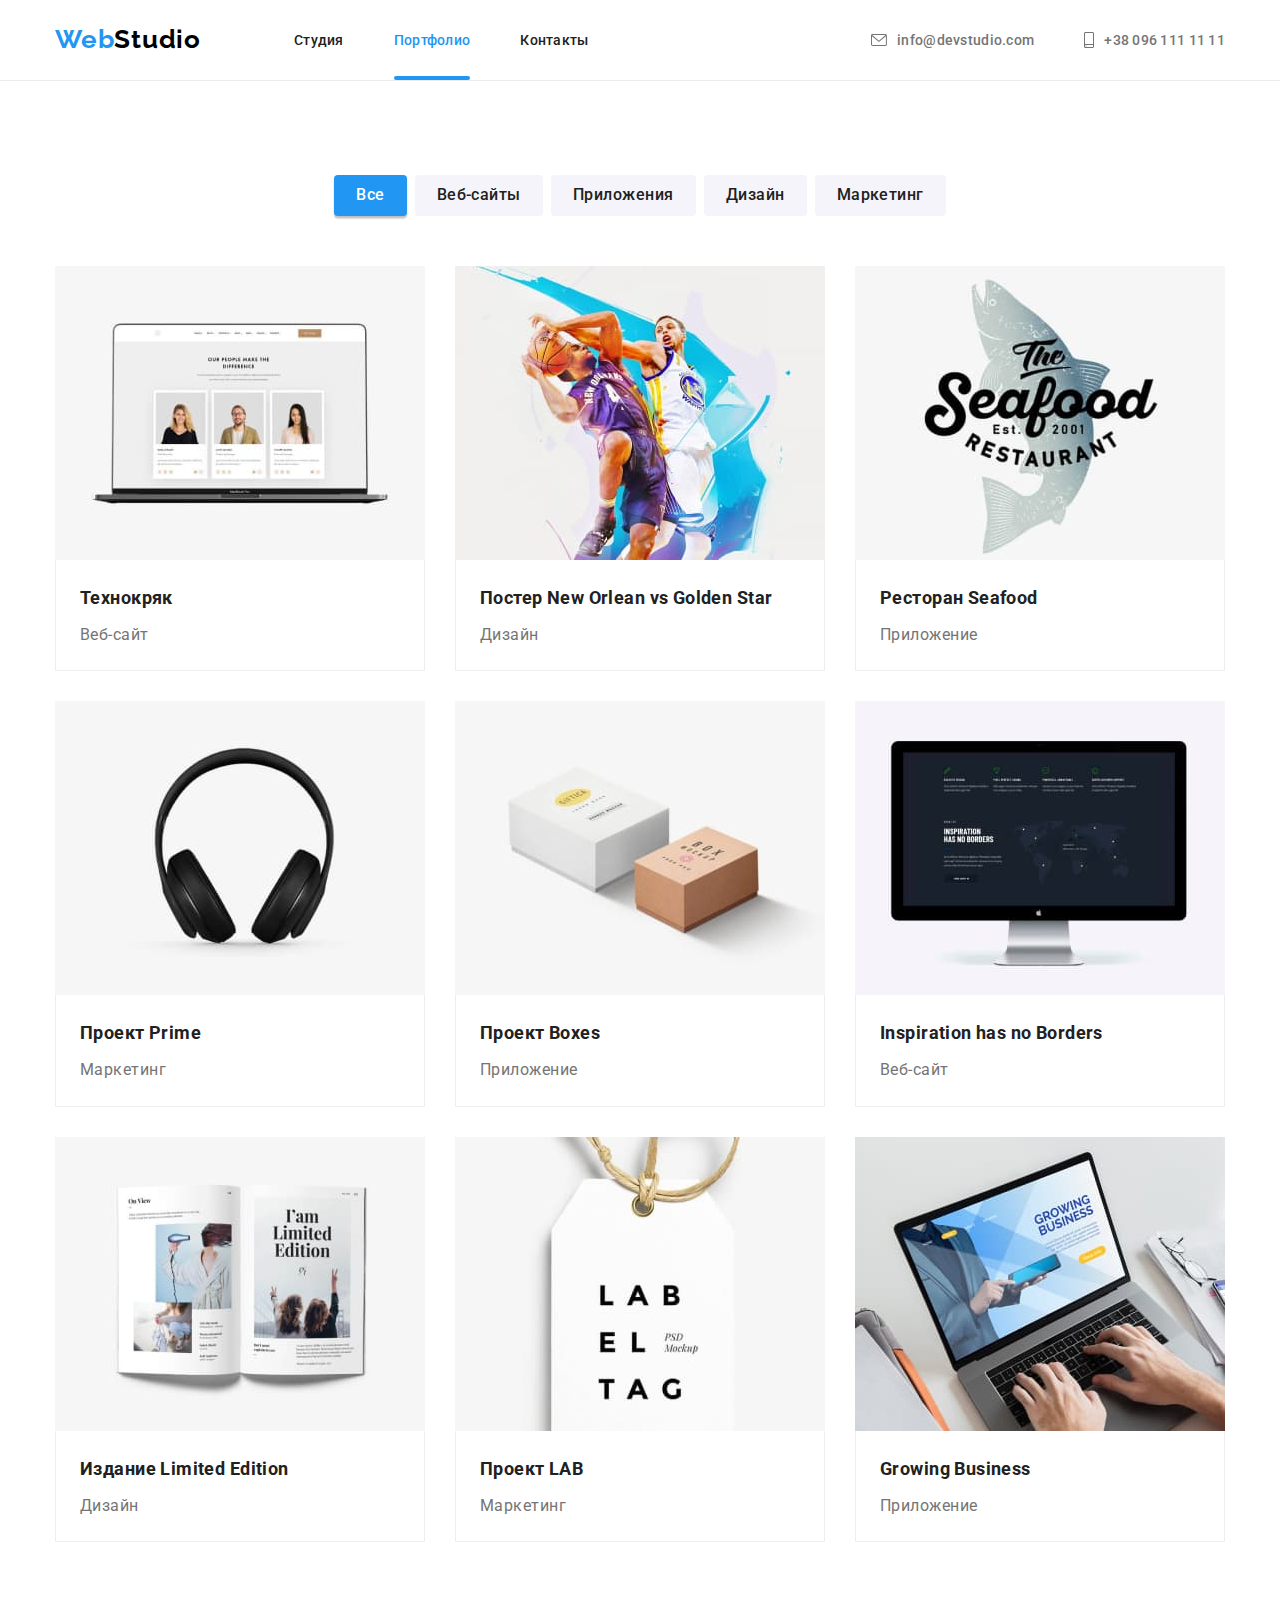
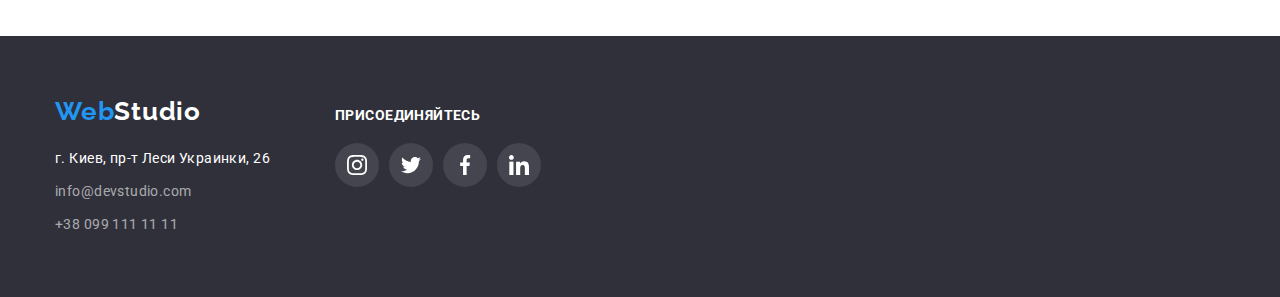
==== poftfolio.html @ c5c96895 "Initial commit" ====
<!DOCTYPE html>
<html lang="ru">
  <head>
    <meta charset="UTF-8" />
    <meta http-equiv="X-UA-Compatible" content="IE=edge" />
    <meta name="viewport" content="width=device-width, initial-scale=1.0" />
    <!-- font add-->
    <link rel="preconnect" href="https://fonts.googleapis.com" />
    <!-- оголошення майбутньго підключення-->
    <link rel="preconnect" href="https://fonts.gstatic.com" crossorigin />
    <link
      href="https://fonts.googleapis.com/css2?family=Raleway:wght@700&family=Roboto:wght@400;500;700;900&display=swap"
      rel="stylesheet"
    />
    <link rel="stylesheet" href="./css/modern-normalize.css" />
    <link rel="stylesheet" href="./css/styles.css" />

    <title>WebStudio-portfolio</title>
  </head>
  <body class="body">
    <header class="header">
      <div class="container header-flex-box">
        <nav class="header-nav-flex-box">
          <a href="./index.html" lang="en" class="logo"
            ><span class="logo-accent"> Web</span>Studio</a
          >
          <ul class="header-menu">
            <li class="item">
              <a href="./index.html" class="header-link">Студия</a>
            </li>
            <li class="item">
              <a href="./poftfolio.html" class="header-link current underline">Портфолио</a>
            </li>
            <li class="item">
              <a href="#" class="header-link">Контакты</a>
            </li>
          </ul>
        </nav>

        <div class="header-kontakt-box">
          <ul class="header-kontakt">
            <li class="item">
              <a href="mailto:info@devstudio.com" lang="en" class="header-contact-link">
                <svg class="header-contact-mail-logo">
                  <use href="./images/logo/icons.svg#icon-envelope"></use>
                </svg>
                info@devstudio.com
              </a>
            </li>
            <li class="item">
              <a href="tel:+380961111111" class="header-contact-link">
                <svg class="header-contact-smart-logo">
                  <use href="./images/logo/icons.svg#icon-smartphone"></use>
                </svg>
                +38 096 111 11 11
              </a>
            </li>
          </ul>
        </div>
      </div>
    </header>

    <main>
      <h1 class="visually-hidden">страница с портфолио</h1>
      <!--скрыть-->

      <section class="section">
        <!-- buttons-->
        <div class="container">
          <ul class="portfolio-select-box">
            <li class="flex-menu-item">
              <button type="button" class="portfolio-buttons active">Все</button>
            </li>
            <li class="flex-menu-item">
              <button type="button" class="portfolio-buttons">Веб-сайты</button>
            </li>
            <li class="flex-menu-item">
              <button type="button" class="portfolio-buttons">Приложения</button>
            </li>
            <li class="flex-menu-item">
              <button type="button" class="portfolio-buttons">Дизайн</button>
            </li>
            <li class="flex-menu-item">
              <button type="button" class="portfolio-buttons">Маркетинг</button>
            </li>
          </ul>

          <!-- project samples-->
          <div class="project-samples">
            <ul class="project-list-box">
              <li class="project-item">
                <a href="#" class="project-item-link">
                  <div class="project-over-contain">
                    <img src="./images/technokryak.jpg" alt="скрин сайта компании Технокряк" />

                    <div class="project-over-text">
                      <p>
                        Ресурс предлагает комплексные предложения с разным уровнем функционала и
                        сервисов. Все это позволит посетителю получить исчерпывающие сведения о
                        компании или частном лице.
                      </p>
                    </div>
                  </div>
                  <div class="project-list-border">
                    <h3 class="project-header">Технокряк</h3>
                    <p class="project-description">Веб-сайт</p>
                  </div>
                </a>
              </li>

              <li class="project-item">
                <a href="#" class="project-item-link">
                  <div class="project-over-contain">
                    <img
                      src="./images/imgbasketgame.jpg"
                      alt="момент противоборства игроков двух команд"
                    />
                    <div class="project-over-text">
                      <p>
                        В баскетбол играют две команды, каждая из которых состоит из пяти полевых
                        игроков (замены не ограничены). Цель каждой команды — забросить мяч в кольцо
                        с сеткой (корзину) соперника и помешать другой команде завладеть мячом и
                        забросить его в свою корзину. Корзина находится на высоте 3,05 м от паркета
                        (10 футов).
                      </p>
                    </div>
                  </div>
                  <div class="project-list-border">
                    <h3 class="project-header">Постер New Orlean vs Golden Star</h3>
                    <p class="project-description">Дизайн</p>
                  </div>
                </a>
              </li>

              <li class="project-item">
                <a href="#" class="project-item-link">
                  <div class="project-over-contain">
                    <img src="./images/imgseafood.jpg" alt="логотип ресторана морепродуктов" />
                    <div class="project-over-text">
                      <p>
                        Симптомы отравления могут начаться через 2–8 часов после употребления рыбы.
                        Спазмы в животе, тошнота и диарея продолжаются от 6 до 17 часов, после чего
                        могут развиться зуд, парестезии, головная боль, миалгия, извращение тепловой
                        и холодовой чувствительности, боль в области лица.
                      </p>
                    </div>
                  </div>
                  <div class="project-list-border">
                    <h3 class="project-header">Ресторан Seafood</h3>
                    <p class="project-description">Приложение</p>
                  </div>
                </a>
              </li>

              <li class="project-item">
                <a href="#" class="project-item-link">
                  <div class="project-over-contain">
                    <img src="./images/imgheadphones.jpg" alt="головные мониторы" />
                    <div class="project-over-text">
                      <p>
                        В наушниках часто возникает ощущение, что источник звука находится где-то
                        внутри головы.
                      </p>
                    </div>
                  </div>
                  <div class="project-list-border">
                    <h3 class="project-header">Проект Prime</h3>
                    <p class="project-description">Маркетинг</p>
                  </div>
                </a>
              </li>

              <li class="project-item">
                <a href="#" class="project-item-link">
                  <div class="project-over-contain">
                    <img src="./images/imgboxes.jpg" alt="крафтовые упаковки" />
                    <div class="project-over-text">
                      <p>только лучшие упаковки - скроют секреты и сохранят Ваши сокровища</p>
                    </div>
                  </div>
                  <div class="project-list-border">
                    <h3 class="project-header">Проект Boxes</h3>
                    <p class="project-description">Приложение</p>
                  </div>
                </a>
              </li>

              <li class="project-item">
                <a href="#" class="project-item-link">
                  <div class="project-over-contain">
                    <img
                      src="./images/imgworldwide.jpg"
                      alt="сайт компании с глобальной картой присутсвия"
                    />
                    <div class="project-over-text">
                      <p>
                        Мары́ — город на юге Туркмении, названный в честь древнего города Мерв, центр
                        Марыйского велаята. Второй по величине город современной Туркмении.
                      </p>
                    </div>
                  </div>
                  <div class="project-list-border">
                    <h3 class="project-header">Inspiration has no Borders</h3>
                    <p class="project-description">Веб-сайт</p>
                  </div>
                </a>
              </li>

              <li class="project-item">
                <a href="#" class="project-item-link">
                  <div class="project-over-contain">
                    <img src="./images/imgmagazin.jpg" alt="разворот журнала" />
                    <div class="project-over-text">
                      <p>
                        Хью Марстон Хефнер (англ. Hugh Marston Hefner; 9 апреля 1926, Чикаго — 27
                        сентября 2017, Лос-Анджелес) — американский издатель, основатель и
                        шеф-редактор журнала «Playboy», а также основатель компании «Playboy
                        Enterprises».
                      </p>
                    </div>
                  </div>
                  <div class="project-list-border">
                    <h3 class="project-header">Издание Limited Edition</h3>
                    <p class="project-description">Дизайн</p>
                  </div>
                </a>
              </li>

              <li class="project-item">
                <a href="#" class="project-item-link">
                  <div class="project-over-contain">
                    <img src="./images/imglabel.jpg" alt="стильная этикетка" />
                    <div class="project-over-text">
                      <p>
                        тикетка (от фр. etiquette; также ярлык) — графический или текстовый знак,
                        нанесённый в виде наклейки, бирки или талона на товар, экспонат
                      </p>
                    </div>
                  </div>
                  <div class="project-list-border">
                    <h3 class="project-header">Проект LAB</h3>
                    <p class="project-description">Маркетинг</p>
                  </div>
                </a>
              </li>

              <li class="project-item">
                <a href="#" class="project-item-link">
                  <div class="project-over-contain">
                    <img src="./images/imgsitescreen.jpg" alt="скрин заглавной страници сайта" />
                    <div class="project-over-text">
                      <p>
                        «Пароль „Рыба-меч“» (англ. «Swordfish») — американский триллер 2001 года.
                        Режиссёр — Доминик Сена. В главных ролях — Хью Джекман, Джон Траволта, Хэлли
                        Берри и Дон Чидл.
                      </p>
                    </div>
                  </div>
                  <div class="project-list-border">
                    <h3 class="project-header">Growing Business</h3>
                    <p class="project-description">Приложение</p>
                  </div>
                </a>
              </li>
            </ul>
          </div>
        </div>
      </section>
    </main>

    <footer class="footer">
      <div class="container">
        <div class="footer-flex">
          <div class="adress-block">
            <a href="./index.html" lang="en" class="footer-logo logo"
              ><span class="logo-accent"> Web</span>Studio</a
            >
            <address>
              <ul class="footer-list">
                <li class="item">
                  <a
                    href="https://goo.gl/maps/paLrzJ1DZaffjFaJ6"
                    target="_blank"
                    rel="noopener noreferrer"
                    class="footer-adress"
                  >
                    г. Киев, пр-т Леси Украинки, 26
                  </a>
                </li>
                <li class="item">
                  <a href="mailto:info@devstudio.com" lang="en" class="footer-contact"
                    >info@devstudio.com</a
                  >
                </li>
                <li class="item">
                  <a href="tel:+380991111111" class="footer-contact">+38 099 111 11 11</a>
                </li>
              </ul>
            </address>
          </div>
          <div class="footer-socials">
            <p>присоединяйтесь</p>
            <div>
              <ul class="footer-social-links-block">
                <li>
                  <a href="#">
                    <svg>
                      <use href="./images/logo/icons.svg#icon-soc-instagram"></use>
                    </svg>
                  </a>
                </li>
                <li>
                  <a href="#">
                    <svg>
                      <use href="./images/logo/icons.svg#icon-soc-twitter"></use>
                    </svg>
                  </a>
                </li>
                <li>
                  <a href="#">
                    <svg>
                      <use href="./images/logo/icons.svg#icon-soc-facebook"></use>
                    </svg>
                  </a>
                </li>
                <li>
                  <a href="#">
                    <svg>
                      <use href="./images/logo/icons.svg#icon-soc-linkedin"></use>
                    </svg>
                  </a>
                </li>
              </ul>
            </div>
          </div>
        </div>
      </div>
    </footer>
  </body>
</html>
---- css/styles.css ----
:root {
  --accent-color: #2196f3;
  --header-contact-color: #757575;
  --header-link-color: #212121;
  --plain-text: #757575;
  --header-color: #212121;
  --background-white: #ffffff;
  --contrast-background: #2f303a;
  --body-accent-background: #f5f4fa;
  --footer-contact-color: rgba(255, 255, 255, 0.6);
  --dark-color-for-light-theme-logo: #000000;
  --light-color-for-dark-theme-logo: #ffffff;
  --project-list-border: #eeeeee;
  --header-border: #ececec;
  --social-madia-logo-color: #afb1b8;
  --heroe-background: #c4c4c4;
  --heroe-overlay: rgba(47, 48, 58, 0.4);
  --project-overlay: rgba(33, 150, 243, 0.9);
  --modal-over-color: rgba(0, 0, 0, 0.2);
  --footer-social-background: rgba(255, 255, 255, 0.1);
  --about-gradient-color: rgba(47, 48, 58, 0.8);
  --time-func: cubic-bezier(0.4, 0, 0.2, 1);
}

/* Стили для обнуления верхних отступов у элементов */
h1,
h2,
h3,
p,
ul,
li {
  list-style: none;
  padding: 0px;
  margin: 0px;
}

/* Класс для обнуления базовых свойств у списков (ul) */
/* .list { */
/* list-style: none; */
/* padding-left: 0; */
/* margin: 0; */
/* } */

/* Класс для обнуления базовых свойств у ссылок */
a {
  text-decoration: none;
  color: inherit;
}

/* Свойства для корректного отображения картинок */
img,
svg {
  display: block;
  max-width: 100%;
  height: auto;
}

/* Свойства для обнуления курсива у address */

/* address { */
/* font-style: normal; */
/* }  */

.visually-hidden {
  position: absolute;
  width: 1px;
  height: 1px;
  margin: -1px;
  border: 0;
  padding: 0;
  white-space: nowrap;
  clip-path: inset(100%);
  clip: rect(0 0 0 0);
  overflow: hidden;
}

.body {
  font-family: 'Roboto', 'Arial', sans-serif;
  background-color: var(--background-white);
  color: var(--plain-text);
  font-size: 14px;
  letter-spacing: 0.03em;
}

.container {
  width: 1200px;
  padding-left: 15px;
  padding-right: 15px;
  margin-left: auto;
  margin-right: auto;
}

.section {
  padding-top: 94px;
  padding-bottom: 94px;
  text-align: center;
}

.header-flex-box {
  display: flex;
  align-items: center;
}

.header-nav-flex-box {
  display: flex;
  align-items: center;
}

.header-menu {
  display: flex;
  margin-left: 93px;
}

.header-menu .item + .item {
  margin-left: 50px;
}

.header-kontakt-box {
  margin-left: auto;
}

.header-kontakt {
  display: flex;
  color: var(--header-contact-color);
  align-items: center;
}

.header-kontakt > .item:nth-child(2) {
  margin-left: 50px;
}

.header-contact-smart-logo {
  width: 10px;
  height: 16px;
  margin-right: 10px;
  fill: currentColor;
}
.header-contact-mail-logo {
  width: 16px;
  height: 12px;
  margin-right: 10px;
  fill: currentColor;
}

.logo-accent {
  color: var(--accent-color);
}

.header {
  background-color: var(--background-white);
  text-decoration: none;
  font-weight: 500;
  line-height: 1.15;
  letter-spacing: 0.02em;
  border-bottom: 1px solid var(--header-border);
}

.header-link {
  display: block; /* превращает в блочный элемент*/
  color: var(--header-link-color);
  text-decoration: none;
  padding-top: 32px; /* применение именно для линка увеличивает рабочую зону ссілки*/
  padding-bottom: 32px;
  transition: color 250ms var(--time-func);
}

.logo {
  text-decoration: none;
  font-family: 'Raleway', 'Arial', sans-serif;
  font-weight: 700;
  font-size: 26px;
  line-height: 1.2;
  letter-spacing: 0.03em;
  color: var(--dark-color-for-light-theme-logo);
}

.header-contact-link {
  display: flex;
  align-items: center;
  color: var(--header-contact-color);
  text-decoration: none;
  padding-top: 32px;
  /* применение именно для линка увеличивает рабочую зону ссілки*/
  padding-bottom: 32px;
  transition: color 250ms var(--time-func);
}

.header-contact-link:hover,
.header-contact-link:focus,
.header-contact-link:active {
  color: var(--accent-color);
}

.header-link:hover,
.header-link:focus,
.header-link:active,
.current {
  color: var(--accent-color);
}

.current.underline {
  position: relative;
}

.underline::after {
  content: '';
  position: absolute;
  display: block;
  width: 100%;
  height: 4px;
  border-radius: 2px;
  background-color: var(--accent-color);
  bottom: 0px;
}

.heroe {
  position: relative;
  padding-top: 200px;
  padding-bottom: 200px;
  background-color: var(--heroe-background);
  box-shadow: 0px 4px 4px rgba(0, 0, 0, 0.25);
}

.heroe-background {
  max-width: 1600px;
  height: 600px;
  margin-left: auto;
  margin-right: auto;
  background-image: linear-gradient(to right, var(--heroe-overlay), var(--heroe-overlay)),
    url(../images/main-page/hero-background.jpg);
  background-repeat: no-repeat;
  background-position: center;
  background-size: cover;
}

.heroe-header {
  width: 700px;
  margin-left: auto;
  margin-right: auto;
  color: var(--light-color-for-dark-theme-logo);
  font-weight: 900;
  font-size: 44px;
  line-height: 1.3;
  text-transform: uppercase;
  letter-spacing: 0.06em;
}
.order-button {
  margin-top: 30px;
  min-width: 200px;
  min-height: 50px;
  font-family: 'Roboto', 'Arial', sans-serif;
  color: var(--light-color-for-dark-theme-logo);
  background-color: var(--accent-color);
  border: none;
  cursor: pointer;
  padding: 10px 32px;
  border-radius: 4px;
  font-weight: 700;
  font-size: 16px;
  letter-spacing: 0.06em;
  transition: background-color 250ms var(--time-func);
}

.order-button:hover,
.order-button:focus {
  background-color: var(--header-color);
}

.modal-overlay {
  position: fixed;
  top: 0;
  left: 0;
  width: 100%;
  height: 100%;
  opacity: 1;
  background-color: var(--modal-over-color);
  transition: opacity 250ms var(--time-func), visibility 250ms var(--time-func);
}

.modal-box {
  position: fixed;
  display: flex;
  left: 50%;
  top: 50%;
  opacity: 1;
  transform: translate(-50%, -50%);
  width: 528px;
  height: 581px;
  padding: 40px;
  background-color: var(--background-white);
  transition: opacity 250ms var(--time-func), visibility 250ms var(--time-func);

  box-shadow: 0px 1px 3px rgba(0, 0, 0, 0.12), 0px 1px 1px rgba(0, 0, 0, 0.14),
    0px 2px 1px rgba(0, 0, 0, 0.2);
  border-radius: 4px;
}

.modal-close-button {
  position: absolute;
  top: 8px;
  right: 8px;

  padding: 0;
  display: flex;
  /* margin: 8px; */
  width: 30px;
  height: 30px;
  border: 1px solid rgba(0, 0, 0, 0.1);
  border-radius: 50%;
  background-color: var(--background-white);
  align-items: center;
  justify-content: center;
}

.modal-close-button-icon {
  display: block;
  width: 11px;
  height: 11px;
  fill: currentColor;
}

.modal-close-button:hover,
.modal-close-button:focus {
  color: var(--light-color-for-dark-theme-logo);
  background-color: var(--accent-color);
  border-color: transparent;
}

.modal-overlay.is-hidden {
  opacity: 0;
  pointer-events: none;
  visibility: hidden;
}

.advantages-flex {
  display: flex;
  text-align: left;
}

.advantages-flex > .item {
  width: 270px;
}

.advantages-flex .adv-item + .adv-item {
  margin-left: 30px;
}

.adv-item svg {
  width: 70px;
  height: 70px;
}

.adv-icon-block {
  display: flex;
  align-items: center;
  justify-content: center;
  height: 120px;
  border-radius: 4px;
  background-color: var(--body-accent-background);
}

.advantages-list-header {
  margin-top: 30px;
  font-size: 14px;
  line-height: 1.15;
  margin-bottom: 10px;
  text-transform: uppercase;
  color: var(--header-color);
}
.advantages-text {
  line-height: 1.7;
}

.about {
  padding-top: 0px;
}

.about-box {
  display: flex;
  justify-content: space-between;
}

.about-pic {
  position: relative;
}

.about-pic-discript {
  display: flex;
  align-items: center;
  justify-content: center;
  position: absolute;
  bottom: 0;
  width: 100%;
  height: 70px;
  background-image: linear-gradient(
    to right,
    var(--about-gradient-color),
    var(--about-gradient-color)
  );
}

.about-pic-discript p {
  text-align: center;
  text-transform: uppercase;
  font-weight: 700;
  color: var(--light-color-for-dark-theme-logo);
}

.section-title {
  font-size: 36px;
  line-height: 1.2;

  color: var(--header-color);
  margin-bottom: 50px;
}

.team {
  background-color: var(--body-accent-background);
}

.team-member-header {
  font-weight: 500;
  font-size: 16px;
  line-height: 1.2;
  padding-top: 30px;
  color: var(--header-color);
}

.team-member-text {
  font-weight: 400;
  font-size: 16px;
  line-height: 1.2;
  margin-top: 10px;
}

.team-member {
  background-color: var(--background-white);
  box-shadow: 0px 1px 3px rgba(0, 0, 0, 0.12), 0px 1px 1px rgba(0, 0, 0, 0.14),
    0px 2px 1px rgba(0, 0, 0, 0.2);
  padding-bottom: 30px;
}

.team-box {
  display: flex;
  justify-content: space-between;
}

.social-box {
  display: inline-flex;
  color: var(--social-madia-logo-color);
  margin-left: auto;
  margin-right: auto;
}

.social-box a {
  display: flex;
  justify-content: center;
  align-items: center;
  fill: currentColor;
  border-radius: 50px;
  height: 44px;
  width: 44px;
  transition: color 250ms var(--time-func), background-color 250ms var(--time-func);
}

.social-box svg {
  width: 20px;
  height: 20px;
}

.social-box a:hover,
.social-box a:focus {
  background-color: var(--accent-color);
  color: var(--background-white);
}

.team-member-socials {
  margin-top: 16px;
}

.team-member-socials li + li {
  margin-left: 10px;
}

.clients {
  background-color: var(--background-white);
}

.clients-flex {
  display: flex;
  justify-content: center;
  color: var(--social-madia-logo-color);
}

.client-list-item {
  display: flex;
  width: 170px;
  height: 92px;
  padding: 16px 32px;
  border: 1px solid var(--social-madia-logo-color);
  border-radius: 4px;
  transition: color 250ms var(--time-func), border-color 250ms var(--time-func);
}

.client-list-item svg {
  max-width: 100%;
  max-height: 100%;
  fill: currentColor;
}

.clients-flex li + li {
  margin-left: 30px;
}

.client-list-item:hover,
.client-list-item:focus {
  color: var(--accent-color);
  border-color: var(--accent-color);
}

/* footer */

.footer {
  background-color: var(--contrast-background);
  padding-top: 60px;
  padding-bottom: 60px;
}

.footer-logo {
  color: var(--light-color-for-dark-theme-logo);
  text-decoration: none;
}

.footer-flex {
  display: flex;
  align-items: baseline;
}

.adress-block {
  width: 230px;
}

.footer-socials {
  margin-left: 50px;
}

.footer-socials > p {
  font-weight: 700;
  text-transform: uppercase;
  color: var(--light-color-for-dark-theme-logo);
}

.footer-social-links-block {
  display: flex;
  margin-top: 20px;
}

.footer-social-links-block a {
  display: flex;
  align-items: center;
  justify-content: center;
  width: 44px;
  height: 44px;
  border-radius: 50%;
  background-color: var(--footer-social-background);
  color: var(--light-color-for-dark-theme-logo);
  transition: background-color 250ms var(--time-func);
}

.footer-social-links-block li + li {
  margin-left: 10px;
}

.footer-social-links-block svg {
  width: 20px;
  height: 20px;
  fill: currentcolor;
}

.footer-social-links-block a:hover,
.footer-social-links-block a:focus {
  background-color: var(--accent-color);
}

.footer-contact {
  font-style: normal;
  text-decoration: none;
  line-height: 1.7;
  color: var(--footer-contact-color);
  transition: color 250ms var(--time-func);
}

.footer-contact:hover,
.footer-contact:focus,
.footer-contact:active {
  color: var(--accent-color);
}

.footer-adress {
  font-style: normal;
  text-decoration: none;
  line-height: 1.7;
  color: var(--light-color-for-dark-theme-logo);
}

.footer-list .item + .item {
  margin-top: 9px;
}

.footer address {
  margin-top: 20px;
}

/* protfolio page */
.portfolio-select-box {
  display: flex;
  justify-content: center;
}

.footer-social-links-block {
  display: flex;
}

.portfolio {
  padding-top: 94px;
  padding-bottom: 6px;
}

.portfolio-buttons {
  font-family: 'Roboto', 'Arial', sans-serif;
  background-color: var(--body-accent-background);
  cursor: pointer;
  border: none;
  padding: 6px 22px 6px 22px;
  border-width: 2px;
  border-radius: 4px;
  font-weight: 500;
  font-size: 16px;
  line-height: 1.8;
  letter-spacing: 0.03em;
  color: var(--header-color);

  transition: color 250ms var(--time-func), background-color 250ms var(--time-func),
    box-shadow 250ms var(--time-func);
}

.portfolio-buttons.active {
  background-color: var(--accent-color);
  color: var(--light-color-for-dark-theme-logo);
  box-shadow: 0px 3px 1px rgba(0, 0, 0, 0.1), 0px 1px 2px rgba(0, 0, 0, 0.08),
    0px 2px 2px rgba(0, 0, 0, 0.12);
  border-radius: 4px;
}

.portfolio-buttons:hover,
.portfolio-buttons:focus {
  background-color: var(--accent-color);
  color: var(--light-color-for-dark-theme-logo);
  box-shadow: 0px 3px 1px rgba(0, 0, 0, 0.1), 0px 1px 2px rgba(0, 0, 0, 0.08),
    0px 2px 2px rgba(0, 0, 0, 0.12);
}

.flex-menu-item:not(:last-child) {
  margin-right: 8px;
}

.project-samples {
  margin-top: 50px;
}

.project-list-box {
  display: flex;
  flex-wrap: wrap;
}

.project-item {
  /* display: block; */
  margin-right: 30px;
  margin-bottom: 30px;
  text-align: left;
}

.project-item-link {
  display: block;
  transition: box-shadow 250ms var(--time-func);
}

.project-item-link:hover,
.project-item-link:focus {
  box-shadow: 0px 1px 1px rgba(0, 0, 0, 0.12), 0px 4px 4px rgba(0, 0, 0, 0.06),
    1px 4px 6px rgba(0, 0, 0, 0.16);
  cursor: pointer;
}

.project-item-link:hover .project-over-text {
  transform: translatey(0);
}

.project-item:nth-child(3n) {
  margin-right: 0px;
}

.project-item:nth-last-child(-n + 3) {
  margin-bottom: 0px;
}

.project-description {
  margin-top: 4px;
  font-size: 16px;
  line-height: 1.9;
  letter-spacing: 0.03em;
}

.project-over-contain {
  position: relative;
  overflow: hidden;
  display: block;
}

.project-over-text {
  position: absolute;
  top: 0;
  width: 100%;
  height: 100%;
  transform: translatey(101%);
  padding: 63px 24px;
  font-size: 18px;
  line-height: 1.56;
  color: var(--light-color-for-dark-theme-logo);
  background-color: var(--project-overlay);
  overflow: hidden;
  transition: transform 250ms var(--time-func), opacity 250ms var(--time-func);
}

.project-header {
  font-size: 18px;
  line-height: 2;
  color: var(--header-color);
}

.project-list-border {
  padding: 20px 24px 20px 24px;
  border-left: 1px solid var(--project-list-border);
  border-right: 1px solid var(--project-list-border);
  border-bottom: 1px solid var(--project-list-border);
}
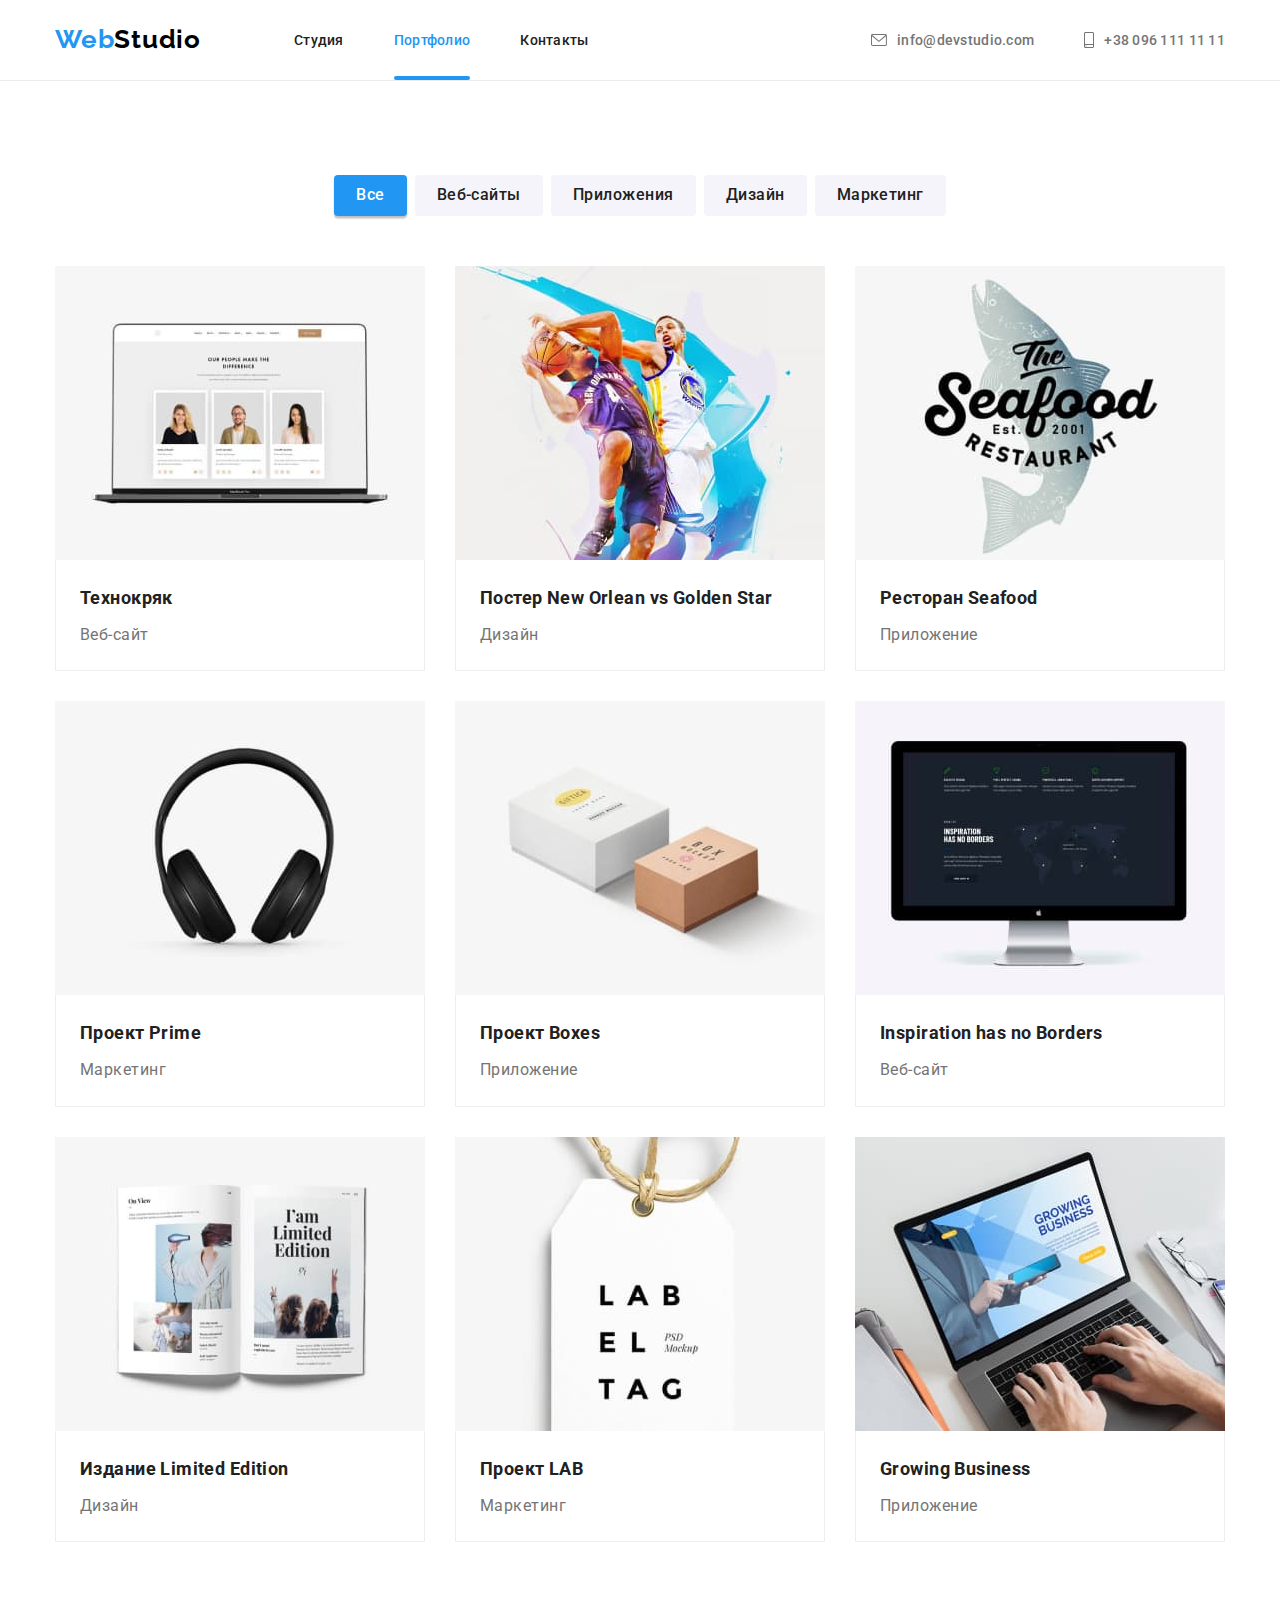
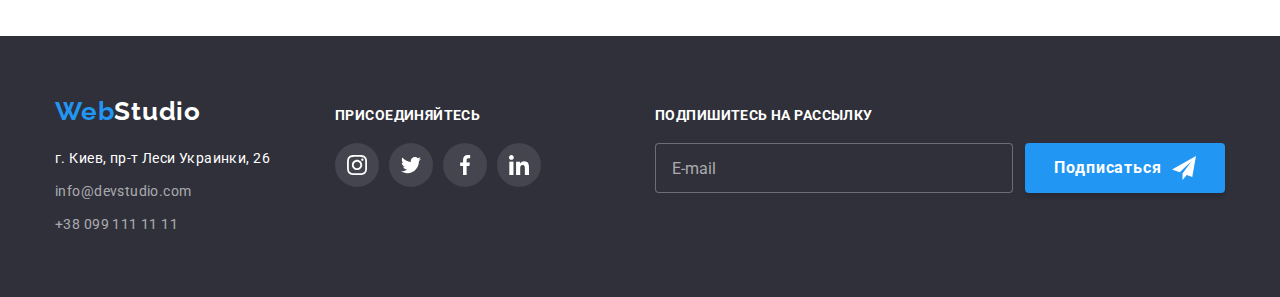
==== commit 282d6d0a: "looks ok" ====
--- a/poftfolio.html
+++ b/poftfolio.html
@@ -333,6 +333,28 @@
               </ul>
             </div>
           </div>
+          <div class="footer-subscribe">
+            <p>Подпишитесь на рассылку</p>
+
+            <form class="footer-subscribe-form">
+              <label for="subscibe-email"></label>
+              <input
+                type="email"
+                name="subscibe-email"
+                id="subscibe-email"
+                class="subscribe-email-box"
+                placeholder="E-mail"
+              />
+              <button type="submit" class="subs button">
+                <div class="subs-button-inner">
+                  Подписаться
+                  <svg class="subs-button-icon">
+                    <use href="./images/logo/icons.svg#icon-subscribe-icon"></use>
+                  </svg>
+                </div>
+              </button>
+            </form>
+          </div>
         </div>
       </div>
     </footer>
--- a/css/styles.css
+++ b/css/styles.css
@@ -1,5 +1,6 @@
 :root {
   --accent-color: #2196f3;
+  --hover-accent-color: #188ce8;
   --header-contact-color: #757575;
   --header-link-color: #212121;
   --plain-text: #757575;
@@ -18,8 +19,12 @@
   --project-overlay: rgba(33, 150, 243, 0.9);
   --modal-over-color: rgba(0, 0, 0, 0.2);
   --footer-social-background: rgba(255, 255, 255, 0.1);
+  --footer-modal-border-color: rgba(255, 255, 255, 0.3);
   --about-gradient-color: rgba(47, 48, 58, 0.8);
   --time-func: cubic-bezier(0.4, 0, 0.2, 1);
+  --form-input-border: rgba(33, 33, 33, 0.2);
+  --placeholder-text-color: rgba(117, 117, 117, 0.5);
+  --button-shadow-color: rgba(0, 0, 0, 0.15);
 }
 
 /* Стили для обнуления верхних отступов у элементов */
@@ -55,11 +60,20 @@
   height: auto;
 }
 
+/* input, */
+/* textarea { */
+/* outline: none; */
+/* } */
+
 /* Свойства для обнуления курсива у address */
 
 /* address { */
 /* font-style: normal; */
 /* }  */
+
+*:focus-visible {
+  outline: 1px solid var(--hover-accent-color);
+}
 
 .visually-hidden {
   position: absolute;
@@ -244,55 +258,34 @@
   text-transform: uppercase;
   letter-spacing: 0.06em;
 }
-.order-button {
-  margin-top: 30px;
+
+.button {
   min-width: 200px;
   min-height: 50px;
-  font-family: 'Roboto', 'Arial', sans-serif;
+  text-align: center;
   color: var(--light-color-for-dark-theme-logo);
   background-color: var(--accent-color);
-  border: none;
+  border: 1px solid transparent;
   cursor: pointer;
-  padding: 10px 32px;
+  /* padding-top: 10px;
+  padding-bottom: 10px; */
   border-radius: 4px;
   font-weight: 700;
   font-size: 16px;
+  line-height: 1.88;
   letter-spacing: 0.06em;
-  transition: background-color 250ms var(--time-func);
-}
-
-.order-button:hover,
-.order-button:focus {
-  background-color: var(--header-color);
-}
-
-.modal-overlay {
-  position: fixed;
-  top: 0;
-  left: 0;
-  width: 100%;
-  height: 100%;
-  opacity: 1;
-  background-color: var(--modal-over-color);
-  transition: opacity 250ms var(--time-func), visibility 250ms var(--time-func);
-}
-
-.modal-box {
-  position: fixed;
-  display: flex;
-  left: 50%;
-  top: 50%;
-  opacity: 1;
-  transform: translate(-50%, -50%);
-  width: 528px;
-  height: 581px;
-  padding: 40px;
-  background-color: var(--background-white);
-  transition: opacity 250ms var(--time-func), visibility 250ms var(--time-func);
-
-  box-shadow: 0px 1px 3px rgba(0, 0, 0, 0.12), 0px 1px 1px rgba(0, 0, 0, 0.14),
-    0px 2px 1px rgba(0, 0, 0, 0.2);
-  border-radius: 4px;
+  box-shadow: 0px 4px 4px var(--button-shadow-color);
+  transition: box-shadow 250ms var(--time-func), background-color 250ms var(--time-func);
+}
+
+.order.button {
+  margin-top: 30px;
+}
+/* .oredr */
+.button:hover,
+.button:focus {
+  background-color: var(--hover-accent-color);
+  box-shadow: 0px 4px 4px var(--button-shadow-color);
 }
 
 .modal-close-button {
@@ -308,8 +301,10 @@
   border: 1px solid rgba(0, 0, 0, 0.1);
   border-radius: 50%;
   background-color: var(--background-white);
+  color: var(--dark-color-for-light-theme-logo);
   align-items: center;
   justify-content: center;
+  transition: color 250ms var(--time-func);
 }
 
 .modal-close-button-icon {
@@ -321,9 +316,7 @@
 
 .modal-close-button:hover,
 .modal-close-button:focus {
-  color: var(--light-color-for-dark-theme-logo);
-  background-color: var(--accent-color);
-  border-color: transparent;
+  color: var(--hover-accent-color);
 }
 
 .modal-overlay.is-hidden {
@@ -472,6 +465,7 @@
 .social-box a:focus {
   background-color: var(--accent-color);
   color: var(--background-white);
+  outline: none;
 }
 
 .team-member-socials {
@@ -516,6 +510,7 @@
 .client-list-item:focus {
   color: var(--accent-color);
   border-color: var(--accent-color);
+  outline: none;
 }
 
 /* footer */
@@ -580,6 +575,7 @@
 .footer-social-links-block a:hover,
 .footer-social-links-block a:focus {
   background-color: var(--accent-color);
+  outline: none;
 }
 
 .footer-contact {
@@ -611,7 +607,60 @@
   margin-top: 20px;
 }
 
+.footer-subscribe-form {
+  margin-top: 20px;
+  display: inline-flex;
+}
+
+.subscribe-email-box {
+  height: 50px;
+  width: 358px;
+  padding: 15px 16px;
+  border: 1px solid var(--footer-modal-border-color);
+  border-radius: 4px;
+  background-color: var(--contrast-background);
+  color: var(--light-color-for-dark-theme-logo);
+  font-size: 16px;
+  line-height: 1.25;
+  transition: border 250ms var(--time-func);
+}
+
+.subscribe-email-box::placeholder {
+  color: var(--footer-contact-color);
+}
+
+.subscribe-email-box:hover,
+.subscribe-email-box:focus {
+  border: 1px solid var(--light-color-for-dark-theme-logo);
+}
+
+.footer-subscribe {
+  margin-left: auto;
+}
+
+.footer-subscribe > p {
+  font-weight: 700;
+  text-transform: uppercase;
+  color: var(--light-color-for-dark-theme-logo);
+}
+
+.subs.button {
+  margin-left: 12px;
+}
+
+.subs-button-inner {
+  display: inline-flex;
+  align-items: center;
+}
+.subs-button-icon {
+  height: 24px;
+  width: 24px;
+  fill: currentColor;
+  margin-left: 10px;
+}
+
 /* protfolio page */
+
 .portfolio-select-box {
   display: flex;
   justify-content: center;
@@ -744,3 +793,174 @@
   border-right: 1px solid var(--project-list-border);
   border-bottom: 1px solid var(--project-list-border);
 }
+
+/* Modal FORM */
+
+.modal-overlay {
+  position: fixed;
+  top: 0;
+  left: 0;
+  width: 100%;
+  height: 100%;
+  opacity: 1;
+  background-color: var(--modal-over-color);
+  transition: opacity 250ms var(--time-func), visibility 250ms var(--time-func);
+}
+
+.modal-box {
+  position: fixed;
+  /* display: flex; */
+  left: 50%;
+  top: 50%;
+  opacity: 1;
+  transform: translate(-50%, -50%);
+  width: 528px;
+  max-height: 581px;
+  height: 100%;
+  padding: 40px;
+  background-color: var(--background-white);
+  transition: opacity 250ms var(--time-func), visibility 250ms var(--time-func);
+
+  box-shadow: 0px 1px 3px rgba(0, 0, 0, 0.12), 0px 1px 1px rgba(0, 0, 0, 0.14),
+    0px 2px 1px rgba(0, 0, 0, 0.2);
+  border-radius: 4px;
+}
+
+.contact-request-form {
+  text-align: center;
+}
+
+.contact-request-form > div:nth-last-child(3) {
+  margin-bottom: 20px;
+}
+
+.modal-box h3 {
+  font-weight: 700;
+  font-size: 20px;
+  line-height: 1.15;
+
+  letter-spacing: 0.03em;
+  color: var(--header-link-color);
+  margin-bottom: 12px;
+}
+
+.form-input-title {
+  display: inline-block;
+  font-size: 12px;
+  line-height: 1.15;
+  letter-spacing: 0.01em;
+  color: var(--header-contact-color);
+  margin-bottom: 4px;
+}
+
+.form-input-cell {
+  width: 100%;
+  height: 40px;
+  border: 1px solid var(--form-input-border);
+  border-radius: 4px;
+  padding: 12px 16px 12px 42px;
+  color: var(--header-color);
+  transition: border 250ms var(--time-func);
+}
+
+.form-input-cell:focus {
+  border: 1px solid var(--hover-accent-color);
+  outline: none;
+}
+
+.form-input-cell:focus + .form-input-icon {
+  fill: var(--hover-accent-color);
+}
+/* outline при фокус для форм ввода */
+/* .form-input-cell:focus-visible { */
+/* outline: 1px solid var(--hover-accent-color); */
+/* } */
+
+textarea.form-input-cell {
+  padding-left: 16px;
+}
+
+.form-field {
+  margin-bottom: 10px;
+  text-align: start;
+}
+
+.form-input-cell::placeholder {
+  font-size: 14px;
+  line-height: 1.15;
+  letter-spacing: 0.01em;
+  color: var(--placeholder-text-color);
+}
+
+.licence-agree-check {
+  text-align: center;
+}
+.licence-link > a {
+  color: var(--accent-color);
+  text-decoration: underline;
+}
+.licence-link > a:hover {
+  color: var(--hover-accent-color);
+}
+
+.licence-link {
+  line-height: 1.71;
+  margin-left: 25px;
+}
+
+textarea {
+  resize: none;
+}
+
+textarea.form-input-cell {
+  height: 120px;
+}
+
+.form.button {
+  margin-top: 30px;
+  align-items: center;
+}
+
+.form-input-inner {
+  position: relative;
+  color: var(--header-link-color);
+}
+
+.form-input-icon {
+  position: absolute;
+  width: 18px;
+  height: 18px;
+  left: 12px;
+  top: 50%;
+  transform: translateY(-50%);
+  fill: currentColor;
+  transition: fill 250ms var(--time-func);
+}
+
+.licence-agree-check {
+  position: relative;
+  display: inline;
+}
+
+.licence-checkbox {
+  position: absolute;
+  -webkit-appearance: none;
+  appearance: none;
+}
+
+.icon-input {
+  position: absolute;
+  top: 50%;
+  transform: translateY(-50%);
+  left: 0px;
+  border: 2px solid var(--header-link-color);
+  border-radius: 3px;
+  width: 16px;
+  height: 15px;
+}
+
+.licence-checkbox:checked + .licence-link .icon-input {
+  background-image: url(../images/logo/icon-check.svg);
+  background-size: cover;
+  border: none;
+}
